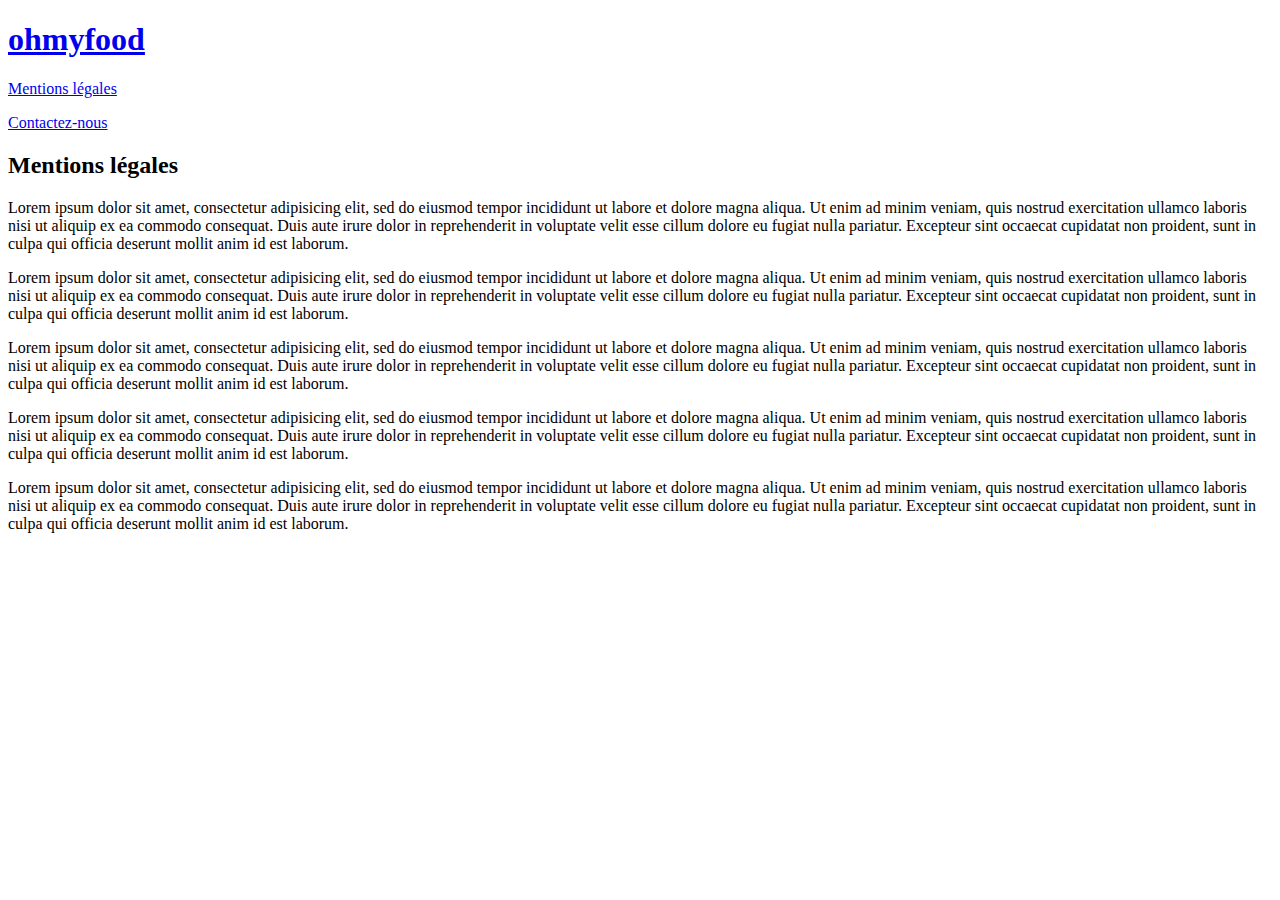
==== mentions.html @ 55331a5e "legal notice" ====
<!DOCTYPE html>
<html lang="fr" dir="ltr">
  <head>
    <meta charset="utf-8">
    <title>ohmyfood | Mentions légales</title>
    <link rel="stylesheet" href="style.css">
    <link rel="icon" href="images/icon.png">
    <link href="https://fonts.googleapis.com/css?family=Roboto&display=swap" rel="stylesheet">
    <meta name=viewport content="width=device-width, initial-scale=1">
  </head>
  <body>
    <!-- Header -->
    <header>
        <a href="accueil.html">
          <h1>ohmyfood</h1>
        </a>
    </header>
    <!-- Footer -->
    <footer>
      <div>
        <a href="mentions.html">
          <p>Mentions légales</p>
        </a>
        <a href="mailto:johanlegoff@lilo.org">
          <p>Contactez-nous</p>
        </a>
      </div>
    </footer>
    <!-- Contenu principal -->
    <main id="mentions">
      <h2>Mentions légales</h2>
      <p>Lorem ipsum dolor sit amet, consectetur adipisicing elit, sed do eiusmod tempor incididunt ut labore et dolore magna aliqua. Ut enim ad minim veniam, quis nostrud exercitation ullamco laboris nisi ut aliquip ex ea commodo consequat. Duis aute irure dolor in reprehenderit in voluptate velit esse cillum dolore eu fugiat nulla pariatur. Excepteur sint occaecat cupidatat non proident, sunt in culpa qui officia deserunt mollit anim id est laborum.</p>
      <p>Lorem ipsum dolor sit amet, consectetur adipisicing elit, sed do eiusmod tempor incididunt ut labore et dolore magna aliqua. Ut enim ad minim veniam, quis nostrud exercitation ullamco laboris nisi ut aliquip ex ea commodo consequat. Duis aute irure dolor in reprehenderit in voluptate velit esse cillum dolore eu fugiat nulla pariatur. Excepteur sint occaecat cupidatat non proident, sunt in culpa qui officia deserunt mollit anim id est laborum.</p>
      <p>Lorem ipsum dolor sit amet, consectetur adipisicing elit, sed do eiusmod tempor incididunt ut labore et dolore magna aliqua. Ut enim ad minim veniam, quis nostrud exercitation ullamco laboris nisi ut aliquip ex ea commodo consequat. Duis aute irure dolor in reprehenderit in voluptate velit esse cillum dolore eu fugiat nulla pariatur. Excepteur sint occaecat cupidatat non proident, sunt in culpa qui officia deserunt mollit anim id est laborum.</p>
      <p>Lorem ipsum dolor sit amet, consectetur adipisicing elit, sed do eiusmod tempor incididunt ut labore et dolore magna aliqua. Ut enim ad minim veniam, quis nostrud exercitation ullamco laboris nisi ut aliquip ex ea commodo consequat. Duis aute irure dolor in reprehenderit in voluptate velit esse cillum dolore eu fugiat nulla pariatur. Excepteur sint occaecat cupidatat non proident, sunt in culpa qui officia deserunt mollit anim id est laborum.</p>
      <p>Lorem ipsum dolor sit amet, consectetur adipisicing elit, sed do eiusmod tempor incididunt ut labore et dolore magna aliqua. Ut enim ad minim veniam, quis nostrud exercitation ullamco laboris nisi ut aliquip ex ea commodo consequat. Duis aute irure dolor in reprehenderit in voluptate velit esse cillum dolore eu fugiat nulla pariatur. Excepteur sint occaecat cupidatat non proident, sunt in culpa qui officia deserunt mollit anim id est laborum.</p>
    </main>
  </body>
</html>
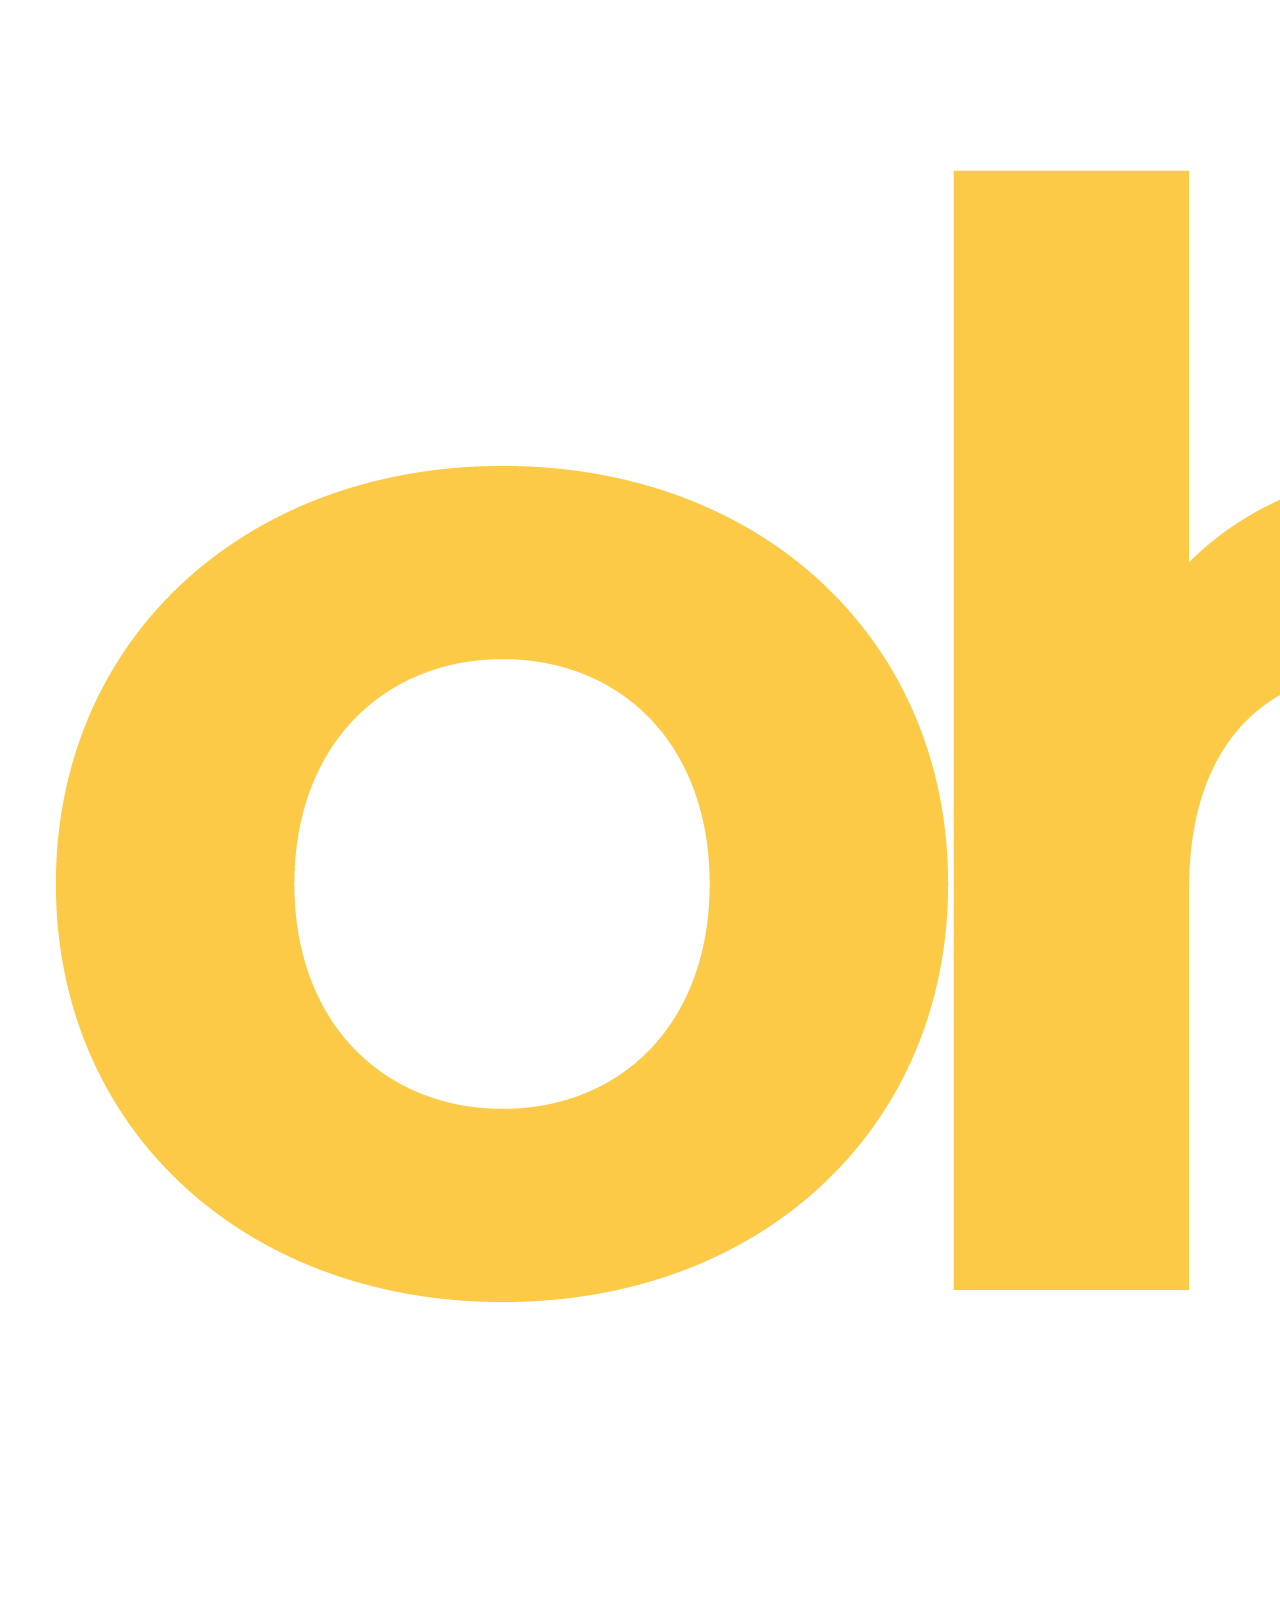
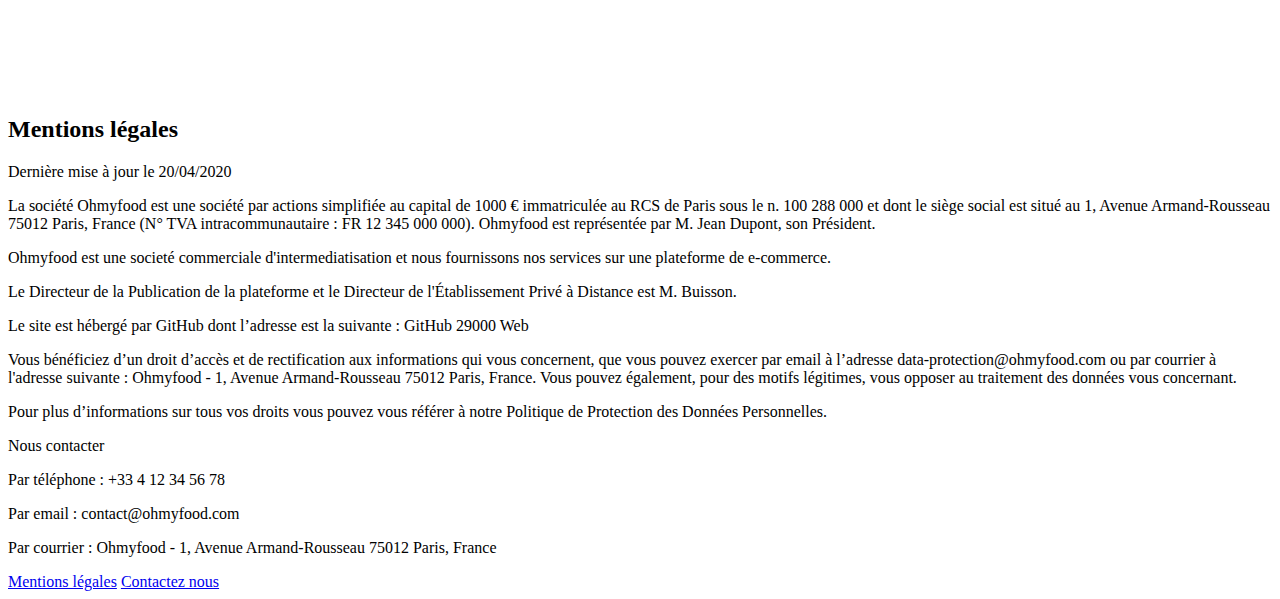
==== commit a935d324: "the legal notice page" ====
--- a/mentions.html
+++ b/mentions.html
@@ -1,39 +1,83 @@
-<!DOCTYPE html>
-<html lang="fr" dir="ltr">
-  <head>
-    <meta charset="utf-8">
-    <title>ohmyfood | Mentions légales</title>
-    <link rel="stylesheet" href="style.css">
-    <link rel="icon" href="images/icon.png">
-    <link href="https://fonts.googleapis.com/css?family=Roboto&display=swap" rel="stylesheet">
-    <meta name=viewport content="width=device-width, initial-scale=1">
-  </head>
-  <body>
-    <!-- Header -->
-    <header>
-        <a href="accueil.html">
-          <h1>ohmyfood</h1>
-        </a>
-    </header>
-    <!-- Footer -->
-    <footer>
-      <div>
-        <a href="mentions.html">
-          <p>Mentions légales</p>
-        </a>
-        <a href="mailto:johanlegoff@lilo.org">
-          <p>Contactez-nous</p>
-        </a>
-      </div>
-    </footer>
-    <!-- Contenu principal -->
-    <main id="mentions">
-      <h2>Mentions légales</h2>
-      <p>Lorem ipsum dolor sit amet, consectetur adipisicing elit, sed do eiusmod tempor incididunt ut labore et dolore magna aliqua. Ut enim ad minim veniam, quis nostrud exercitation ullamco laboris nisi ut aliquip ex ea commodo consequat. Duis aute irure dolor in reprehenderit in voluptate velit esse cillum dolore eu fugiat nulla pariatur. Excepteur sint occaecat cupidatat non proident, sunt in culpa qui officia deserunt mollit anim id est laborum.</p>
-      <p>Lorem ipsum dolor sit amet, consectetur adipisicing elit, sed do eiusmod tempor incididunt ut labore et dolore magna aliqua. Ut enim ad minim veniam, quis nostrud exercitation ullamco laboris nisi ut aliquip ex ea commodo consequat. Duis aute irure dolor in reprehenderit in voluptate velit esse cillum dolore eu fugiat nulla pariatur. Excepteur sint occaecat cupidatat non proident, sunt in culpa qui officia deserunt mollit anim id est laborum.</p>
-      <p>Lorem ipsum dolor sit amet, consectetur adipisicing elit, sed do eiusmod tempor incididunt ut labore et dolore magna aliqua. Ut enim ad minim veniam, quis nostrud exercitation ullamco laboris nisi ut aliquip ex ea commodo consequat. Duis aute irure dolor in reprehenderit in voluptate velit esse cillum dolore eu fugiat nulla pariatur. Excepteur sint occaecat cupidatat non proident, sunt in culpa qui officia deserunt mollit anim id est laborum.</p>
-      <p>Lorem ipsum dolor sit amet, consectetur adipisicing elit, sed do eiusmod tempor incididunt ut labore et dolore magna aliqua. Ut enim ad minim veniam, quis nostrud exercitation ullamco laboris nisi ut aliquip ex ea commodo consequat. Duis aute irure dolor in reprehenderit in voluptate velit esse cillum dolore eu fugiat nulla pariatur. Excepteur sint occaecat cupidatat non proident, sunt in culpa qui officia deserunt mollit anim id est laborum.</p>
-      <p>Lorem ipsum dolor sit amet, consectetur adipisicing elit, sed do eiusmod tempor incididunt ut labore et dolore magna aliqua. Ut enim ad minim veniam, quis nostrud exercitation ullamco laboris nisi ut aliquip ex ea commodo consequat. Duis aute irure dolor in reprehenderit in voluptate velit esse cillum dolore eu fugiat nulla pariatur. Excepteur sint occaecat cupidatat non proident, sunt in culpa qui officia deserunt mollit anim id est laborum.</p>
-    </main>
-  </body>
-</html>
+
+<!DOCTYPE html>
+<html lang="fr">
+    <head>
+        <meta charset="UTF-8">
+        <meta name="viewport" content="width=device-width, initial-scale=1.0">
+        <link href="https://fonts.googleapis.com/css?family=Roboto%7CCroissant+One%7CDevonshire%7CKaushan+Script%7CParisienne%7CTillana&display=swap" rel="stylesheet"/>
+        <link href="https://fonts.googleapis.com/css?family=Roboto&display=swap" rel="stylesheet">
+        <link type="text/css" rel="stylesheet" href="style.css">
+        <link rel="shortcut icon" href="images/favicon.ico" type="image/x-icon">
+        <link rel="icon" href="images/favicon.ico" type="image/x-icon">
+        <title>ohmyfood</title>
+    </head>
+    <body>
+        <header>
+            <a href="index.html">
+                <img src="./images/logo.png" alt="logo" class="header__logo"></a>
+        </header>
+        <main class="container">
+            <article class="mentions">
+            <h2>Mentions légales</h2>
+               
+        <p>Dernière mise à jour le 20/04/2020</p>
+
+        <p>
+          La société Ohmyfood est une société par actions simplifiée au capital
+          de 1000 € immatriculée au RCS de Paris sous le n. 100 288 000 et dont
+          le siège social est situé au 1, Avenue Armand-Rousseau 75012 Paris,
+          France (N° TVA intracommunautaire : FR 12 345 000 000). Ohmyfood est
+          représentée par M. Jean Dupont, son Président.
+        </p>
+
+        <p>
+          Ohmyfood est une societé commerciale d'intermediatisation et nous
+          fournissons nos services sur une plateforme de e-commerce.
+        </p>
+
+        <p>
+          Le Directeur de la Publication de la plateforme et le Directeur de
+          l'Établissement Privé à Distance est M. Buisson.
+        </p>
+
+        <p>
+          Le site est hébergé par GitHub dont l’adresse est la suivante : GitHub
+          29000 Web
+        </p>
+
+        <p>
+          Vous bénéficiez d’un droit d’accès et de rectification aux
+          informations qui vous concernent, que vous pouvez exercer par email à
+          l’adresse data-protection@ohmyfood.com ou par courrier à l'adresse
+          suivante : Ohmyfood - 1, Avenue Armand-Rousseau 75012 Paris, France.
+          Vous pouvez également, pour des motifs légitimes, vous opposer au
+          traitement des données vous concernant.
+        </p>
+
+        <p>
+          Pour plus d’informations sur tous vos droits vous pouvez vous référer
+          à notre Politique de Protection des Données Personnelles.
+        </p>
+
+        <p>Nous contacter</p>
+
+
+          <p>Par téléphone : +33 4 12 34 56 78</p>
+          <p>Par email : contact@ohmyfood.com</p>
+            <p>
+            Par courrier : Ohmyfood - 1, Avenue Armand-Rousseau 75012 Paris,
+            France
+        </p>
+
+    </article>
+</main>
+        <footer class="foot">
+            <a href="mentions.html" class="text">Mentions légales</a>
+            <a href="mailto:contact@ohmyfood.com" class="text">Contactez nous</a>
+        </footer>
+    </body>
+
+    <!--enlever section remplacer par liste-->
+    <!--revoir d'autres balises-->
+    <!--identifiants a utilisation-->
+
